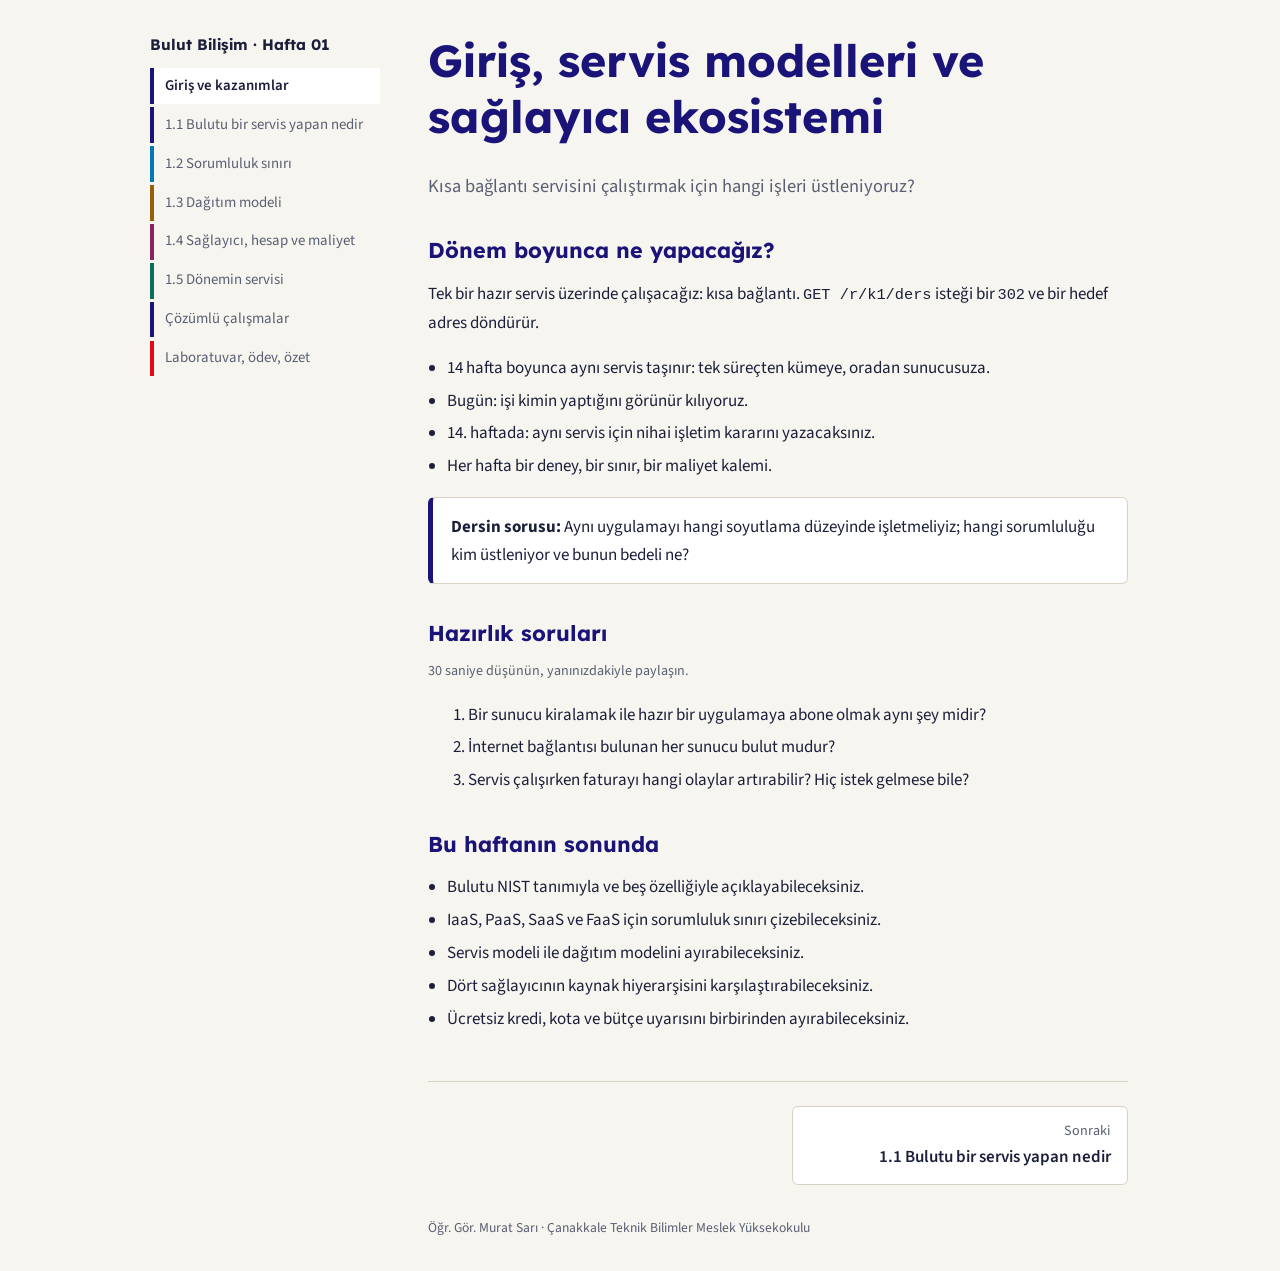
==== index.html @ c6ab74a7 "Add files via upload" ====
<!DOCTYPE html><html lang="tr"><head><meta charset="UTF-8"><meta name="viewport" content="width=device-width, initial-scale=1"><title>Giriş – Bulut Bilişim Hafta 01</title><link href="https://fonts.googleapis.com/css2?family=Lexend:wght@500;700&family=Source+Sans+3:wght@400;600&display=swap" rel="stylesheet"><link rel="stylesheet" href="style.css"></head><body><div class="wrap"><nav id="nav" aria-label="Bölümler"></nav><main><h1>Giriş, servis modelleri ve sağlayıcı ekosistemi</h1>
<p class="lead">Kısa bağlantı servisini çalıştırmak için hangi işleri üstleniyoruz?</p>
<h2>Dönem boyunca ne yapacağız?</h2>
<p>Tek bir hazır servis üzerinde çalışacağız: kısa bağlantı. <code>GET /r/k1/ders</code> isteği bir <code>302</code> ve bir hedef adres döndürür.</p>
<ul><li>14 hafta boyunca aynı servis taşınır: tek süreçten kümeye, oradan sunucusuza.</li><li>Bugün: işi kimin yaptığını görünür kılıyoruz.</li><li>14. haftada: aynı servis için nihai işletim kararını yazacaksınız.</li><li>Her hafta bir deney, bir sınır, bir maliyet kalemi.</li></ul>
<div class="box"><strong>Dersin sorusu:</strong> Aynı uygulamayı hangi soyutlama düzeyinde işletmeliyiz; hangi sorumluluğu kim üstleniyor ve bunun bedeli ne?</div>
<h2>Hazırlık soruları</h2>
<p class="note">30 saniye düşünün, yanınızdakiyle paylaşın.</p>
<ol><li>Bir sunucu kiralamak ile hazır bir uygulamaya abone olmak aynı şey midir?</li><li>İnternet bağlantısı bulunan her sunucu bulut mudur?</li><li>Servis çalışırken faturayı hangi olaylar artırabilir? Hiç istek gelmese bile?</li></ol>
<h2>Bu haftanın sonunda</h2>
<ul><li>Bulutu NIST tanımıyla ve beş özelliğiyle açıklayabileceksiniz.</li><li>IaaS, PaaS, SaaS ve FaaS için sorumluluk sınırı çizebileceksiniz.</li><li>Servis modeli ile dağıtım modelini ayırabileceksiniz.</li><li>Dört sağlayıcının kaynak hiyerarşisini karşılaştırabileceksiniz.</li><li>Ücretsiz kredi, kota ve bütçe uyarısını birbirinden ayırabileceksiniz.</li></ul>
<div class="pager" id="pager"></div><footer>Öğr. Gör. Murat Sarı · Çanakkale Teknik Bilimler Meslek Yüksekokulu</footer></main></div><script src="site.js"></script></body></html>
---- style.css ----
:root{--bg:#f7f5ef;--ink:#1b1f3a;--mut:#595f73;--card:#fff;--line:#d8d3c4;--c:#1a1478}
*{box-sizing:border-box}
body{margin:0;background:var(--bg);color:var(--ink);font:17px/1.65 "Source Sans 3",system-ui,sans-serif}
h1,h2,h3{font-family:Lexend,system-ui,sans-serif;line-height:1.25;margin:0 0 .6em;color:var(--c)}
h1{font-size:clamp(1.9rem,4.5vw,2.8rem)}h2{font-size:1.35rem;margin-top:2.2rem}h3{font-size:1.05rem;color:var(--ink)}
.wrap{display:grid;grid-template-columns:230px 1fr;gap:3rem;max-width:1020px;margin:0 auto;padding:2rem 1.25rem}
nav{position:sticky;top:2rem;align-self:start;display:flex;flex-direction:column;gap:.2rem;font-size:.93rem}
nav b{font-family:Lexend,sans-serif;font-size:.95rem;margin-bottom:.5rem}
nav a{color:var(--mut);text-decoration:none;padding:.35rem .7rem;border-left:4px solid var(--k,var(--line))}
nav a:hover{color:var(--ink);background:rgba(0,0,0,.04)}
nav a[aria-current]{color:var(--ink);font-weight:600;background:var(--card)}
a:focus-visible,button:focus-visible,summary:focus-visible{outline:3px solid var(--c);outline-offset:2px}
main{max-width:700px;min-height:70vh}
.lead{color:var(--mut);font-size:1.15rem}
.box{background:var(--card);border:1px solid var(--line);border-left:5px solid var(--c);border-radius:6px;padding:.9rem 1.1rem;margin:1rem 0}
.g2{display:grid;grid-template-columns:1fr 1fr;gap:1rem}
.flow{display:flex;flex-wrap:wrap;gap:.5rem;align-items:stretch;list-style:none;padding:0}
.flow li{background:#e3f2e8;border:1px solid #2e8b57;border-radius:8px;padding:.4rem .8rem;margin:0;font-size:.92rem}
.flow li b{display:block}
ul{padding-left:1.2rem}li{margin:.3rem 0}
table{width:100%;border-collapse:collapse;background:var(--card);font-size:.93rem;margin:.8rem 0}
th,td{border:1px solid var(--line);padding:.5rem .65rem;text-align:left;vertical-align:top}
th{background:#efebdf}
.tw{overflow-x:auto}
pre{background:#1b1f3a;color:#e9ecff;padding:1rem;border-radius:6px;overflow-x:auto;font-size:.88rem}
code{font-family:ui-monospace,Consolas,monospace;font-size:.9em}
details{background:var(--card);border:1px solid var(--line);border-radius:6px;padding:.6rem 1rem;margin:.6rem 0}
summary{cursor:pointer;font-weight:600}
details[open]>summary{margin-bottom:.4rem;color:var(--c)}
.tabs{display:flex;flex-wrap:wrap;gap:.5rem;margin:1rem 0}
.tabs button{font:inherit;font-weight:600;padding:.45rem 1rem;border:1px solid var(--line);background:var(--card);color:var(--ink);border-radius:6px;cursor:pointer}
.tabs button[aria-pressed=true]{background:var(--c);color:#fff;border-color:var(--c)}
.m{background:#d9e6f5}.p{background:#fff4d6}
.note{font-size:.88rem;color:var(--mut)}
.pager{display:flex;justify-content:space-between;gap:1rem;margin-top:3rem;padding-top:1.5rem;border-top:1px solid var(--line)}
.pager a{flex:1;max-width:48%;padding:.8rem 1rem;border:1px solid var(--line);background:var(--card);border-radius:6px;color:var(--ink);text-decoration:none;font-weight:600}
.pager a:hover{border-color:var(--c)}
.pager small{display:block;color:var(--mut);font-weight:400}
.pager .next{text-align:right;margin-left:auto}
footer{margin-top:2rem;font-size:.85rem;color:var(--mut)}
@media(max-width:800px){.wrap{grid-template-columns:1fr;gap:1.5rem}nav{position:static;flex-direction:row;flex-wrap:wrap}nav b{width:100%}nav a{border:1px solid var(--line);border-left-width:4px;border-radius:20px}.g2{grid-template-columns:1fr}}
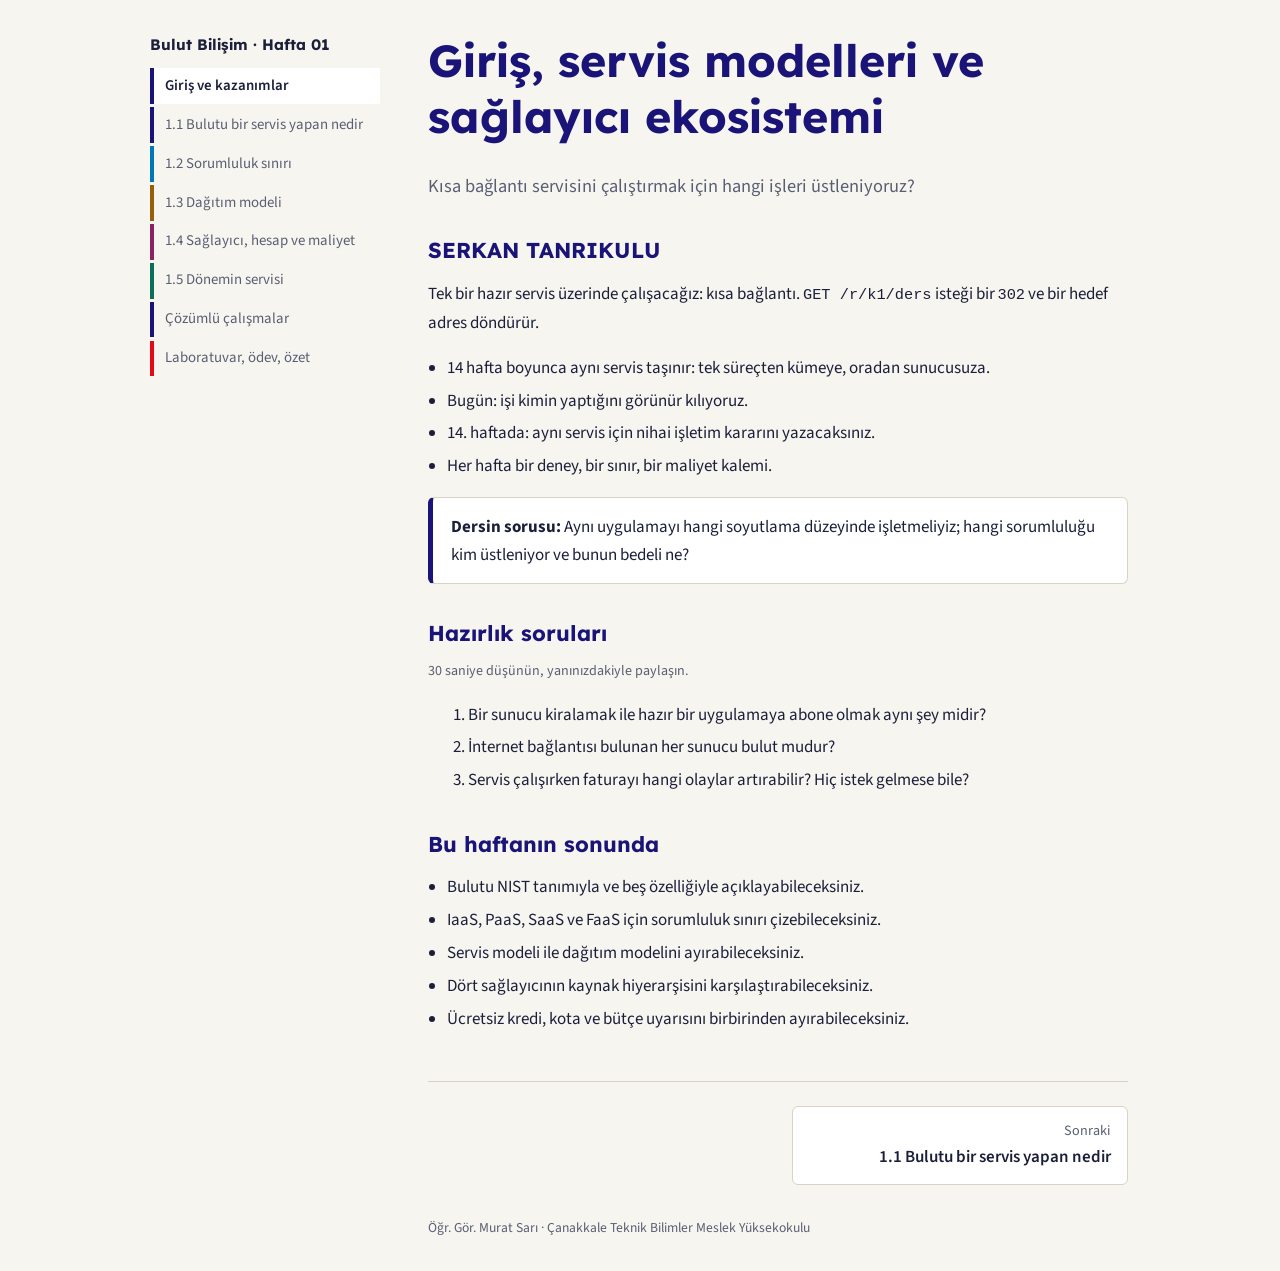
==== commit 22ef398f: "Update index.html" ====
--- a/index.html
+++ b/index.html
@@ -1,6 +1,6 @@
 <!DOCTYPE html><html lang="tr"><head><meta charset="UTF-8"><meta name="viewport" content="width=device-width, initial-scale=1"><title>Giriş – Bulut Bilişim Hafta 01</title><link href="https://fonts.googleapis.com/css2?family=Lexend:wght@500;700&family=Source+Sans+3:wght@400;600&display=swap" rel="stylesheet"><link rel="stylesheet" href="style.css"></head><body><div class="wrap"><nav id="nav" aria-label="Bölümler"></nav><main><h1>Giriş, servis modelleri ve sağlayıcı ekosistemi</h1>
 <p class="lead">Kısa bağlantı servisini çalıştırmak için hangi işleri üstleniyoruz?</p>
-<h2>Dönem boyunca ne yapacağız?</h2>
+<h2>SERKAN TANRIKULU</h2>
 <p>Tek bir hazır servis üzerinde çalışacağız: kısa bağlantı. <code>GET /r/k1/ders</code> isteği bir <code>302</code> ve bir hedef adres döndürür.</p>
 <ul><li>14 hafta boyunca aynı servis taşınır: tek süreçten kümeye, oradan sunucusuza.</li><li>Bugün: işi kimin yaptığını görünür kılıyoruz.</li><li>14. haftada: aynı servis için nihai işletim kararını yazacaksınız.</li><li>Her hafta bir deney, bir sınır, bir maliyet kalemi.</li></ul>
 <div class="box"><strong>Dersin sorusu:</strong> Aynı uygulamayı hangi soyutlama düzeyinde işletmeliyiz; hangi sorumluluğu kim üstleniyor ve bunun bedeli ne?</div>
@@ -9,4 +9,4 @@
 <ol><li>Bir sunucu kiralamak ile hazır bir uygulamaya abone olmak aynı şey midir?</li><li>İnternet bağlantısı bulunan her sunucu bulut mudur?</li><li>Servis çalışırken faturayı hangi olaylar artırabilir? Hiç istek gelmese bile?</li></ol>
 <h2>Bu haftanın sonunda</h2>
 <ul><li>Bulutu NIST tanımıyla ve beş özelliğiyle açıklayabileceksiniz.</li><li>IaaS, PaaS, SaaS ve FaaS için sorumluluk sınırı çizebileceksiniz.</li><li>Servis modeli ile dağıtım modelini ayırabileceksiniz.</li><li>Dört sağlayıcının kaynak hiyerarşisini karşılaştırabileceksiniz.</li><li>Ücretsiz kredi, kota ve bütçe uyarısını birbirinden ayırabileceksiniz.</li></ul>
-<div class="pager" id="pager"></div><footer>Öğr. Gör. Murat Sarı · Çanakkale Teknik Bilimler Meslek Yüksekokulu</footer></main></div><script src="site.js"></script></body></html>+<div class="pager" id="pager"></div><footer>Öğr. Gör. Murat Sarı · Çanakkale Teknik Bilimler Meslek Yüksekokulu</footer></main></div><script src="site.js"></script></body></html>
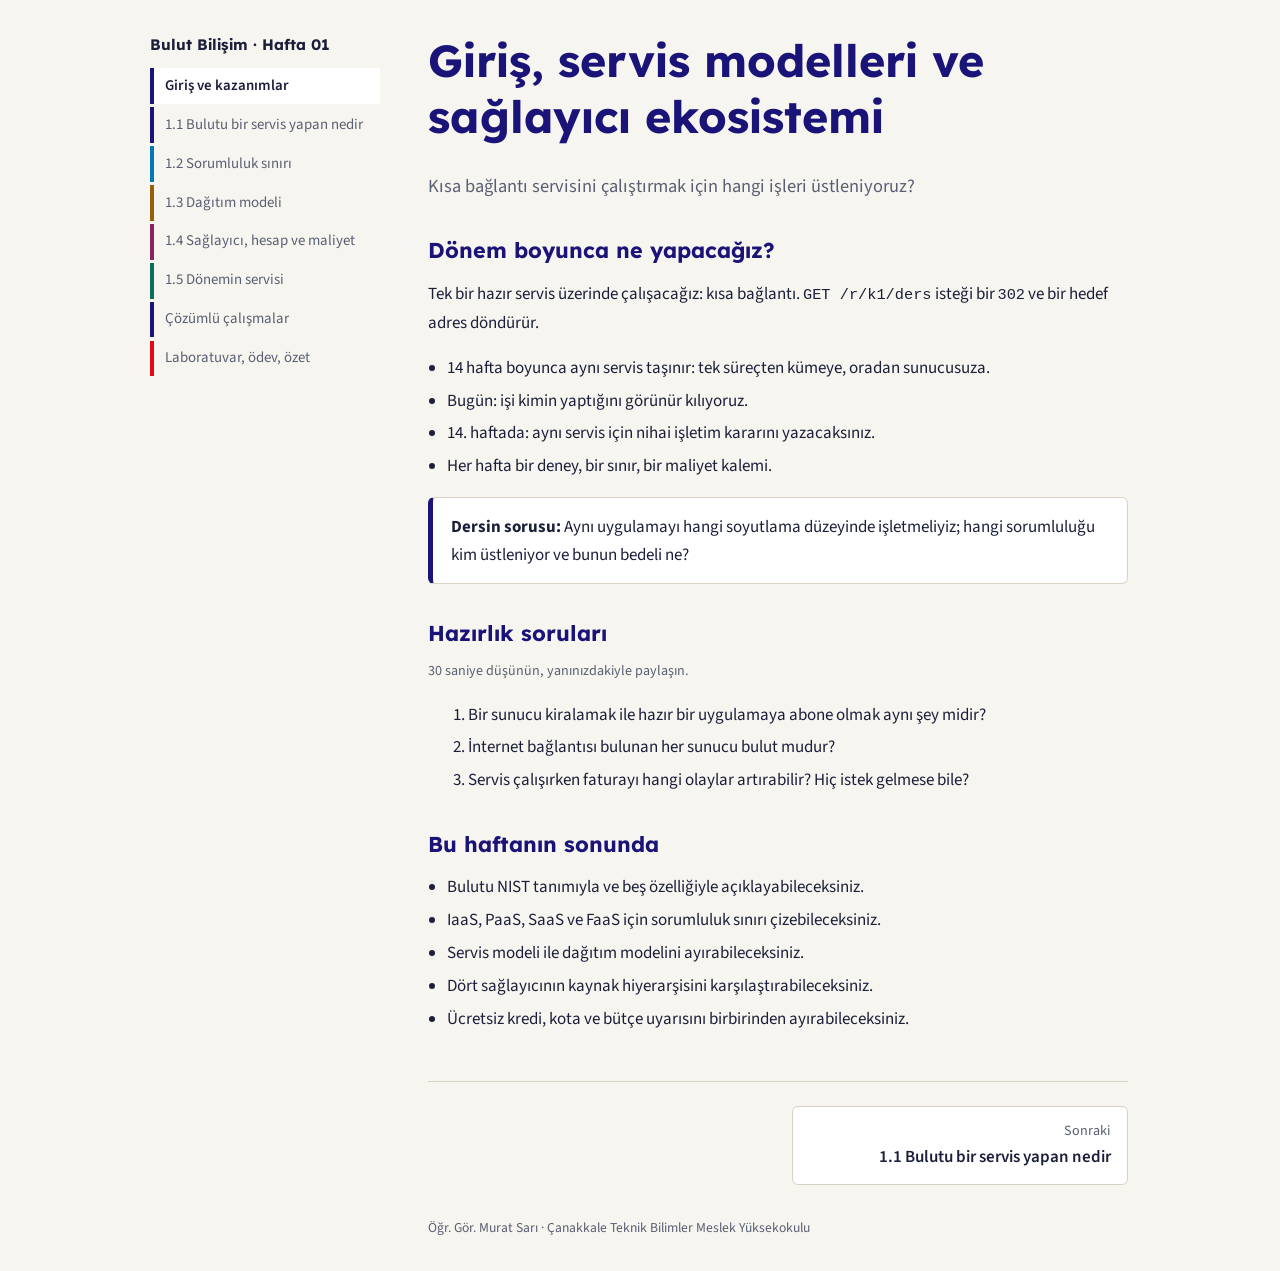
==== commit dcf4b6c0: "Update index.html1" ====
--- a/index.html
+++ b/index.html
@@ -1,6 +1,6 @@
 <!DOCTYPE html><html lang="tr"><head><meta charset="UTF-8"><meta name="viewport" content="width=device-width, initial-scale=1"><title>Giriş – Bulut Bilişim Hafta 01</title><link href="https://fonts.googleapis.com/css2?family=Lexend:wght@500;700&family=Source+Sans+3:wght@400;600&display=swap" rel="stylesheet"><link rel="stylesheet" href="style.css"></head><body><div class="wrap"><nav id="nav" aria-label="Bölümler"></nav><main><h1>Giriş, servis modelleri ve sağlayıcı ekosistemi</h1>
 <p class="lead">Kısa bağlantı servisini çalıştırmak için hangi işleri üstleniyoruz?</p>
-<h2>SERKAN TANRIKULU</h2>
+<h2>Dönem boyunca ne yapacağız?</h2>
 <p>Tek bir hazır servis üzerinde çalışacağız: kısa bağlantı. <code>GET /r/k1/ders</code> isteği bir <code>302</code> ve bir hedef adres döndürür.</p>
 <ul><li>14 hafta boyunca aynı servis taşınır: tek süreçten kümeye, oradan sunucusuza.</li><li>Bugün: işi kimin yaptığını görünür kılıyoruz.</li><li>14. haftada: aynı servis için nihai işletim kararını yazacaksınız.</li><li>Her hafta bir deney, bir sınır, bir maliyet kalemi.</li></ul>
 <div class="box"><strong>Dersin sorusu:</strong> Aynı uygulamayı hangi soyutlama düzeyinde işletmeliyiz; hangi sorumluluğu kim üstleniyor ve bunun bedeli ne?</div>
